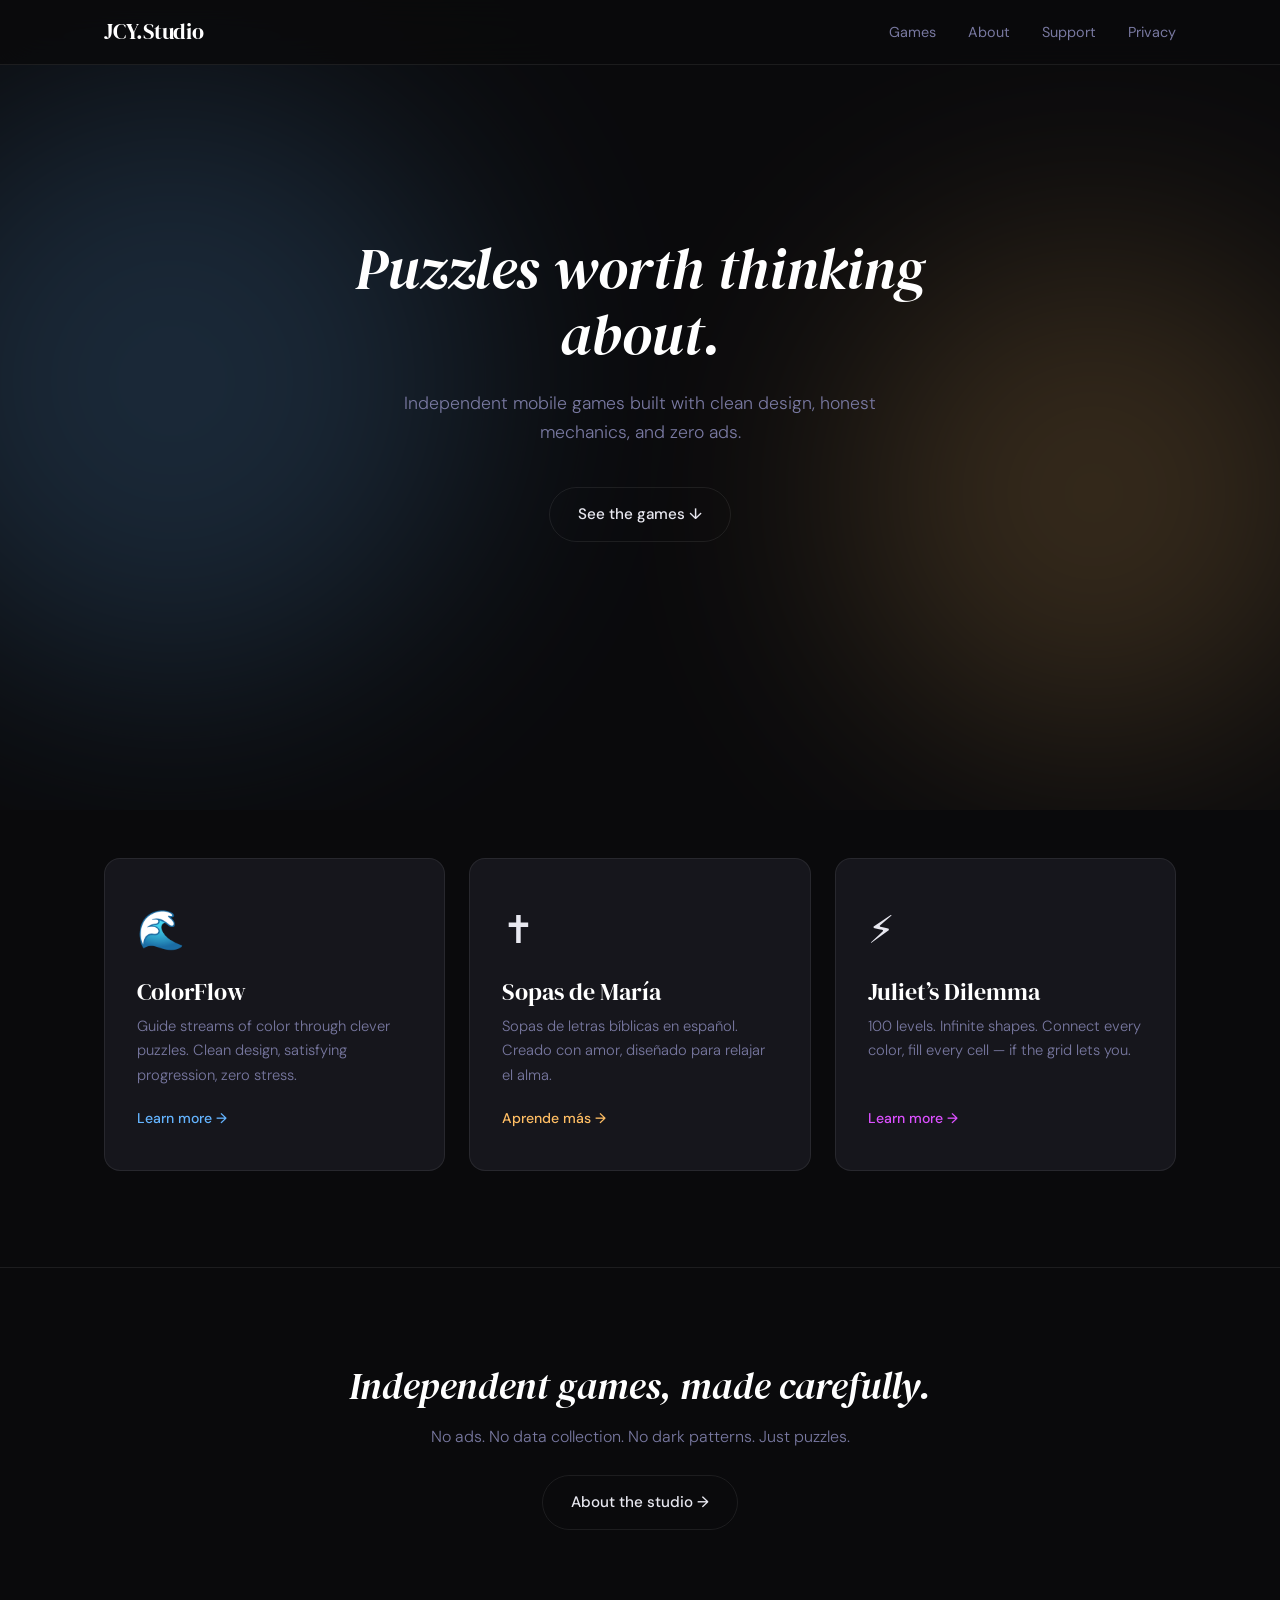
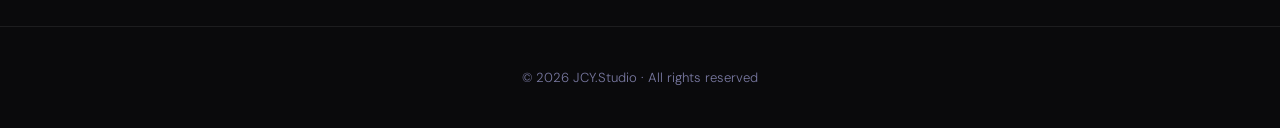
==== index.html @ 0f06533d "Update copyright dates to 2026 and revise About headline - Update all footer copyright years from 20" ====
<!DOCTYPE html>
<html lang="en">
<head>
  <meta charset="UTF-8">
  <meta name="viewport" content="width=device-width, initial-scale=1.0">
  <title>JCY.Studio — Puzzles Worth Thinking About</title>
  <meta name="description" content="Independent mobile puzzle games made with care. ColorFlow, Sopas de María, and Juliet's Dilemma.">
  <link rel="stylesheet" href="style.css">
</head>
<body>

  <!-- Nav -->
  <nav class="nav">
    <div class="container">
      <a href="index.html" class="nav-logo">JCY.Studio</a>
      <button class="nav-toggle" aria-label="Toggle menu" onclick="document.querySelector('.nav-links').classList.toggle('open')">&#9776;</button>
      <ul class="nav-links">
        <li><a href="index.html#games">Games</a></li>
        <li><a href="about.html">About</a></li>
        <li><a href="support.html">Support</a></li>
        <li><a href="privacy.html">Privacy</a></li>
      </ul>
    </div>
  </nav>

  <!-- Hero -->
  <section class="hero">
    <div class="hero-glow glow-blue"></div>
    <div class="hero-glow glow-amber"></div>
    <div class="container" style="text-align:center; position:relative; z-index:2;">
      <h1 class="hero-tagline fade-up" style="max-width:680px; margin:0 auto 20px;">Puzzles worth thinking about.</h1>
      <p class="hero-body fade-up fade-up-d1" style="margin:0 auto 40px; text-align:center;">Independent mobile games built with clean design, honest mechanics, and zero ads.</p>
      <a href="#games" class="btn btn-outline fade-up fade-up-d2">See the games &darr;</a>
    </div>
  </section>

  <!-- Games -->
  <section id="games" style="padding-top:48px;">
    <div class="container">
      <div class="games-grid">

        <a href="colorflow.html" class="game-card fade-up">
          <div class="game-card-icon">&#x1F30A;</div>
          <h3>ColorFlow</h3>
          <p>Guide streams of color through clever puzzles. Clean design, satisfying progression, zero stress.</p>
          <span class="card-link">Learn more &rarr;</span>
        </a>

        <a href="sopas.html" class="game-card fade-up fade-up-d1">
          <div class="game-card-icon">&#x271D;&#xFE0F;</div>
          <h3>Sopas de Mar&iacute;a</h3>
          <p>Sopas de letras b&iacute;blicas en espa&ntilde;ol. Creado con amor, dise&ntilde;ado para relajar el alma.</p>
          <span class="card-link">Aprende m&aacute;s &rarr;</span>
        </a>

        <a href="juliets-dilemma.html" class="game-card fade-up fade-up-d2">
          <div class="game-card-icon">&#x26A1;</div>
          <h3>Juliet&rsquo;s Dilemma</h3>
          <p>100 levels. Infinite shapes. Connect every color, fill every cell &mdash; if the grid lets you.</p>
          <span class="card-link">Learn more &rarr;</span>
        </a>

      </div>
    </div>
  </section>

  <!-- Studio Statement -->
  <section class="studio-statement fade-up">
    <div class="container">
      <h2>Independent games, made carefully.</h2>
      <p>No ads. No data collection. No dark patterns. Just puzzles.</p>
      <a href="about.html" class="btn btn-outline">About the studio &rarr;</a>
    </div>
  </section>

  <!-- Footer -->
  <footer class="footer">
    <div class="container">
      <p>&copy; 2026 JCY.Studio &middot; All rights reserved</p>
    </div>
  </footer>

</body>
</html>
---- style.css ----
/* ── JCY.Studio — Design System ────────────────────────── */

@import url('https://fonts.googleapis.com/css2?family=DM+Sans:wght@300;400;500&family=DM+Serif+Display:ital@0;1&display=swap');

/* ── Tokens ──────────────────────────────────────────────── */
:root {
  --black: #0a0a0c;
  --off-black: #111115;
  --surface: #16161c;
  --border: rgba(255,255,255,0.08);
  --text: #e8e8f0;
  --muted: #7878a0;
  --white: #ffffff;
  --accent: #64b4ff;
  --radius: 16px;
  --radius-sm: 10px;
}

/* Per-game accent overrides */
body.accent-blue    { --accent: #64b4ff; }
body.accent-amber   { --accent: #ffbe64; }
body.accent-violet  { --accent: #dc50ff; }

/* ── Reset ───────────────────────────────────────────────── */
*, *::before, *::after { margin: 0; padding: 0; box-sizing: border-box; }

html {
  font-size: 16px;
  scroll-behavior: smooth;
  -webkit-font-smoothing: antialiased;
}

body {
  font-family: 'DM Sans', system-ui, sans-serif;
  font-weight: 400;
  color: var(--text);
  background: var(--black);
  line-height: 1.65;
  overflow-x: hidden;
}

img { display: block; max-width: 100%; height: auto; }
a   { color: inherit; text-decoration: none; }

/* ── Typography ──────────────────────────────────────────── */
h1, h2, h3 {
  font-family: 'DM Serif Display', serif;
  font-weight: 400;
  line-height: 1.15;
}

h1 { font-size: clamp(2.2rem, 5vw, 3.6rem); }
h2 { font-size: clamp(1.6rem, 3.5vw, 2.4rem); }
h3 { font-size: clamp(1.15rem, 2vw, 1.5rem); }

p { max-width: 640px; }

.muted { color: var(--muted); }

/* ── Layout ──────────────────────────────────────────────── */
.container {
  width: 100%;
  max-width: 1120px;
  margin: 0 auto;
  padding: 0 24px;
}

section {
  padding: 96px 0;
}

/* ── Nav ─────────────────────────────────────────────────── */
.nav {
  position: fixed;
  top: 0; left: 0; right: 0;
  z-index: 100;
  background: rgba(10,10,12,0.82);
  backdrop-filter: blur(16px);
  -webkit-backdrop-filter: blur(16px);
  border-bottom: 1px solid var(--border);
}

.nav .container {
  display: flex;
  align-items: center;
  justify-content: space-between;
  height: 64px;
}

.nav-logo {
  font-family: 'DM Serif Display', serif;
  font-size: 1.35rem;
  color: var(--white);
  letter-spacing: -0.01em;
}

.nav-links {
  display: flex;
  gap: 32px;
  list-style: none;
}

.nav-links a {
  font-size: 0.9rem;
  font-weight: 400;
  color: var(--muted);
  transition: color 0.2s;
}

.nav-links a:hover { color: var(--white); }

/* Mobile nav toggle */
.nav-toggle {
  display: none;
  background: none;
  border: none;
  color: var(--white);
  font-size: 1.5rem;
  cursor: pointer;
}

/* ── Hero ─────────────────────────────────────────────────── */
.hero {
  min-height: 90vh;
  display: flex;
  align-items: center;
  padding-top: 64px;
  position: relative;
  overflow: hidden;
}

.hero-inner {
  display: grid;
  grid-template-columns: 1fr 1fr;
  gap: 48px;
  align-items: center;
  width: 100%;
}

.hero-text { z-index: 2; }

.hero-tagline {
  font-family: 'DM Serif Display', serif;
  font-style: italic;
  color: var(--white);
  margin-bottom: 20px;
}

.hero-body {
  font-weight: 300;
  font-size: 1.1rem;
  color: var(--muted);
  margin-bottom: 32px;
  max-width: 520px;
}

/* ── Glow backgrounds ────────────────────────────────────── */
.hero-glow {
  position: absolute;
  border-radius: 50%;
  filter: blur(120px);
  opacity: 0.18;
  pointer-events: none;
  z-index: 0;
}

.glow-blue {
  width: 600px; height: 600px;
  background: #64b4ff;
  left: -10%; top: 10%;
}

.glow-amber {
  width: 500px; height: 500px;
  background: #ffbe64;
  right: -5%; top: 30%;
}

.glow-accent {
  width: 600px; height: 600px;
  background: var(--accent);
  left: -10%; top: 10%;
}

.glow-accent-r {
  width: 400px; height: 400px;
  background: var(--accent);
  right: -8%; bottom: 0;
  opacity: 0.1;
}

/* ── Buttons ─────────────────────────────────────────────── */
.btn {
  display: inline-flex;
  align-items: center;
  gap: 8px;
  padding: 14px 28px;
  border-radius: 100px;
  font-family: 'DM Sans', sans-serif;
  font-weight: 500;
  font-size: 0.95rem;
  transition: transform 0.2s, box-shadow 0.2s;
  border: none;
  cursor: pointer;
}

.btn:hover {
  transform: translateY(-2px);
  box-shadow: 0 8px 24px rgba(0,0,0,0.4);
}

.btn-accent {
  background: var(--accent);
  color: var(--black);
}

.btn-outline {
  background: transparent;
  color: var(--text);
  border: 1px solid var(--border);
}

.btn-outline:hover {
  border-color: rgba(255,255,255,0.2);
}

/* ── Device Mockup ───────────────────────────────────────── */
.device-frame {
  position: relative;
  z-index: 2;
}

.device-mockup {
  width: 280px;
  border-radius: 32px;
  border: 3px solid rgba(255,255,255,0.1);
  box-shadow:
    0 24px 80px rgba(0,0,0,0.5),
    0 0 0 1px rgba(255,255,255,0.04);
  overflow: hidden;
}

.device-group {
  display: flex;
  gap: 24px;
  justify-content: center;
  align-items: flex-start;
}

.device-group .device-mockup:nth-child(2) {
  margin-top: 48px;
}

/* ── Game Cards (index) ──────────────────────────────────── */
.games-grid {
  display: grid;
  grid-template-columns: repeat(3, 1fr);
  gap: 24px;
}

.game-card {
  background: var(--surface);
  border: 1px solid var(--border);
  border-radius: var(--radius);
  padding: 40px 32px;
  transition: transform 0.25s, border-color 0.25s, box-shadow 0.25s;
  display: flex;
  flex-direction: column;
}

.game-card:hover {
  transform: translateY(-4px);
  border-color: var(--accent);
  box-shadow: 0 12px 40px rgba(0,0,0,0.3);
}

.game-card-icon {
  font-size: 2.4rem;
  margin-bottom: 16px;
}

.game-card h3 {
  color: var(--white);
  margin-bottom: 8px;
}

.game-card p {
  color: var(--muted);
  font-size: 0.92rem;
  font-weight: 300;
  flex-grow: 1;
}

.game-card .card-link {
  margin-top: 20px;
  font-size: 0.88rem;
  font-weight: 500;
  color: var(--accent);
  display: inline-flex;
  align-items: center;
  gap: 6px;
}

.game-card:nth-child(1) { --accent: #64b4ff; }
.game-card:nth-child(2) { --accent: #ffbe64; }
.game-card:nth-child(3) { --accent: #dc50ff; }

/* ── Device Placeholder ──────────────────────────────────── */
.device-placeholder {
  width: 280px;
  height: 606px; /* 375×812 aspect in 280px width */
  display: flex;
  flex-direction: column;
  align-items: center;
  justify-content: center;
  gap: 8px;
  background: var(--surface);
  color: var(--muted);
  font-size: 0.88rem;
  font-weight: 400;
  letter-spacing: 0.02em;
}

.device-placeholder .placeholder-sub {
  font-size: 0.78rem;
  font-weight: 300;
  opacity: 0.6;
}

/* ── Features Grid ───────────────────────────────────────── */
.features-grid {
  display: grid;
  grid-template-columns: repeat(2, 1fr);
  gap: 20px;
}

.feature-item {
  background: var(--surface);
  border: 1px solid var(--border);
  border-radius: var(--radius-sm);
  padding: 28px 24px;
}

.feature-item h3 {
  font-size: 1.05rem;
  color: var(--white);
  margin-bottom: 4px;
}

/* ── Content Sections ────────────────────────────────────── */
.content-section {
  padding: 80px 0;
}

.content-section h2 {
  color: var(--white);
  margin-bottom: 24px;
}

.content-section p {
  color: var(--muted);
  font-weight: 300;
  font-size: 1.05rem;
  line-height: 1.75;
  margin-bottom: 16px;
}

.content-section p:last-child {
  margin-bottom: 0;
}

/* ── Studio Statement ────────────────────────────────────── */
.studio-statement {
  text-align: center;
  padding: 96px 0;
  border-top: 1px solid var(--border);
}

.studio-statement h2 {
  color: var(--white);
  margin-bottom: 16px;
  font-style: italic;
}

.studio-statement p {
  color: var(--muted);
  font-weight: 300;
  max-width: 480px;
  margin: 0 auto 24px;
}

/* ── About Page ──────────────────────────────────────────── */
.about-content p {
  color: var(--muted);
  font-weight: 300;
  font-size: 1.05rem;
  line-height: 1.8;
  margin-bottom: 20px;
  max-width: 680px;
}

.contact-block {
  margin-top: 48px;
  padding: 32px;
  background: var(--surface);
  border: 1px solid var(--border);
  border-radius: var(--radius);
  max-width: 480px;
}

.contact-block h3 {
  color: var(--white);
  margin-bottom: 8px;
}

.contact-block a {
  color: var(--accent);
  font-weight: 500;
}

/* ── Support / FAQ ───────────────────────────────────────── */
.faq-list {
  max-width: 720px;
}

.faq-item {
  border-bottom: 1px solid var(--border);
  padding: 28px 0;
}

.faq-item:first-child {
  border-top: 1px solid var(--border);
}

.faq-q {
  font-family: 'DM Serif Display', serif;
  font-size: 1.1rem;
  color: var(--white);
  margin-bottom: 10px;
}

.faq-a {
  color: var(--muted);
  font-weight: 300;
  font-size: 0.95rem;
  line-height: 1.7;
}

.faq-a a {
  color: var(--accent);
  font-weight: 400;
}

/* ── Privacy ─────────────────────────────────────────────── */
.legal-content {
  max-width: 720px;
}

.legal-content h2 {
  margin-top: 48px;
  margin-bottom: 12px;
  font-size: 1.3rem;
}

.legal-content h2:first-of-type {
  margin-top: 0;
}

.legal-content p {
  color: var(--muted);
  font-weight: 300;
  line-height: 1.75;
  margin-bottom: 12px;
}

.effective-date {
  color: var(--muted);
  font-size: 0.9rem;
  margin-bottom: 40px;
}

/* ── Footer ──────────────────────────────────────────────── */
.footer {
  border-top: 1px solid var(--border);
  padding: 40px 0;
  text-align: center;
}

.footer p {
  color: var(--muted);
  font-size: 0.82rem;
  font-weight: 300;
  max-width: 100%;
}

/* ── Animations ──────────────────────────────────────────── */
@keyframes fadeUp {
  from {
    opacity: 0;
    transform: translateY(24px);
  }
  to {
    opacity: 1;
    transform: translateY(0);
  }
}

.fade-up {
  animation: fadeUp 0.7s ease-out both;
}

.fade-up-d1 { animation-delay: 0.1s; }
.fade-up-d2 { animation-delay: 0.2s; }
.fade-up-d3 { animation-delay: 0.35s; }
.fade-up-d4 { animation-delay: 0.5s; }

/* Neon pulse for Juliet's page */
@keyframes neonPulse {
  0%, 100% { opacity: 0.15; }
  50%      { opacity: 0.25; }
}

.glow-neon {
  animation: neonPulse 4s ease-in-out infinite;
}

/* ── Responsive ──────────────────────────────────────────── */
@media (max-width: 768px) {
  .nav-links {
    display: none;
    position: absolute;
    top: 64px;
    left: 0; right: 0;
    background: rgba(10,10,12,0.96);
    backdrop-filter: blur(16px);
    flex-direction: column;
    padding: 24px;
    gap: 20px;
    border-bottom: 1px solid var(--border);
  }

  .nav-links.open { display: flex; }

  .nav-toggle { display: block; }

  .hero-inner {
    grid-template-columns: 1fr;
    text-align: center;
  }

  .hero-body { margin-left: auto; margin-right: auto; }

  .device-group {
    justify-content: center;
  }

  .device-mockup { width: 200px; }

  .games-grid {
    grid-template-columns: 1fr;
    gap: 16px;
  }

  .features-grid {
    grid-template-columns: 1fr;
  }

  section { padding: 64px 0; }

  .hero { min-height: 70vh; }
}

@media (max-width: 480px) {
  .device-group { flex-direction: column; align-items: center; gap: 16px; }
  .device-group .device-mockup:nth-child(2) { margin-top: 0; }
  .device-mockup { width: 240px; }
}
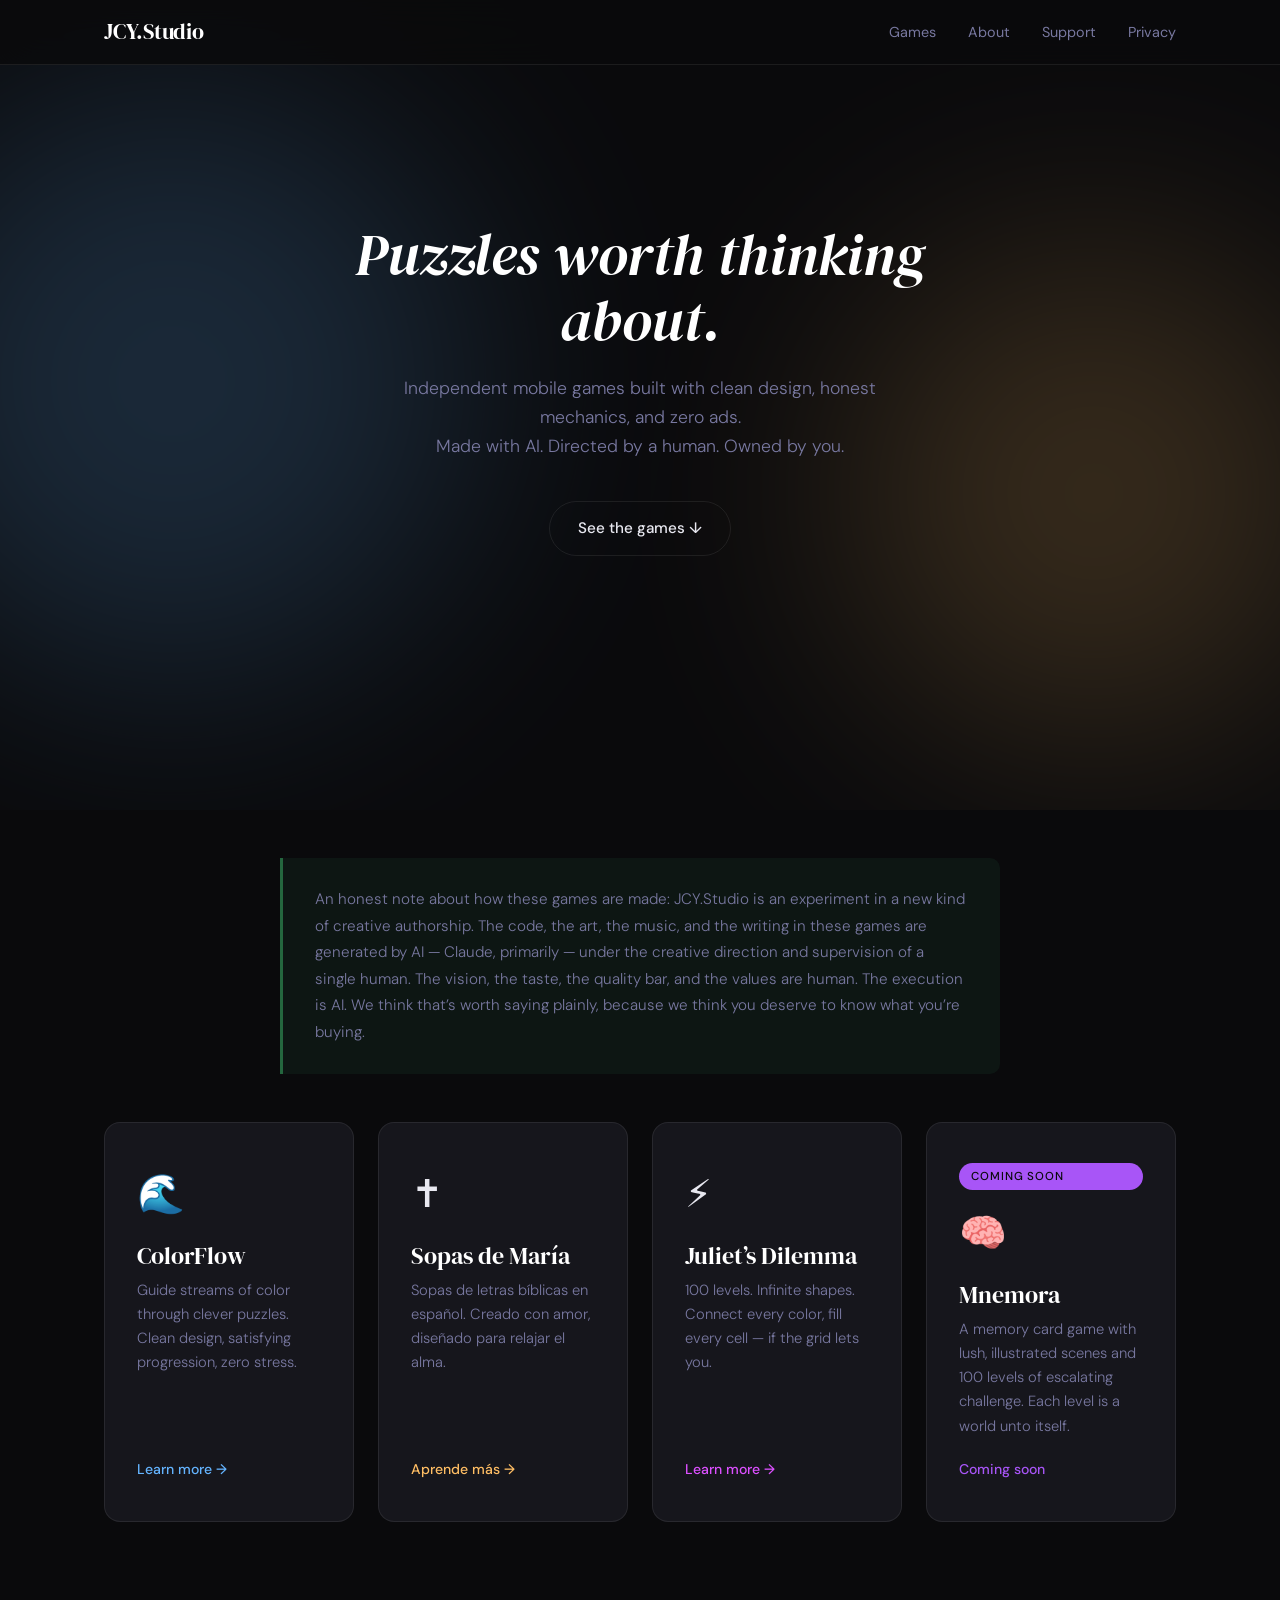
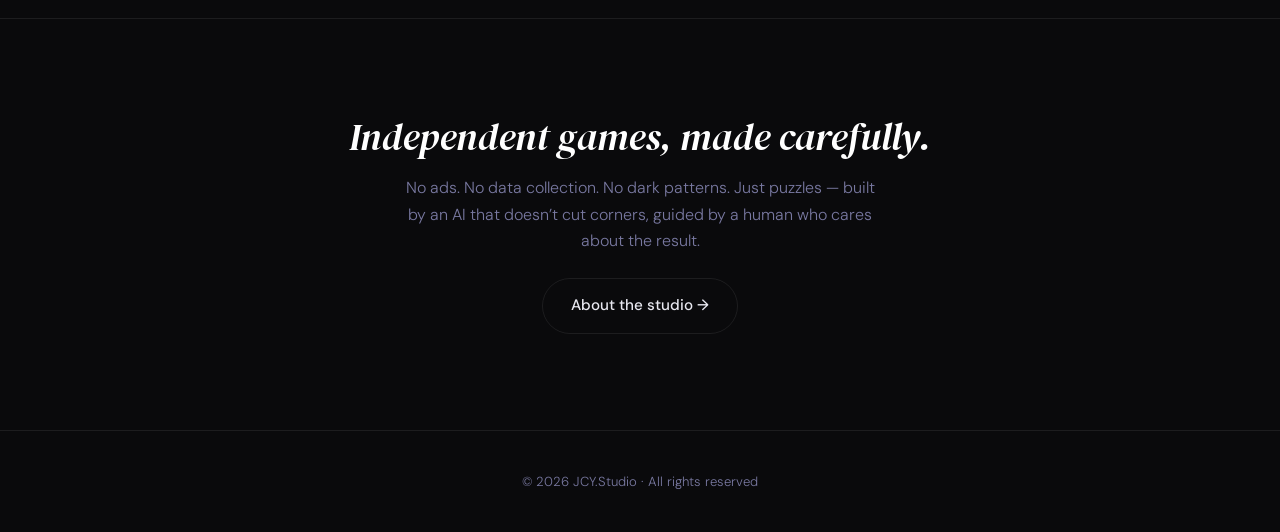
==== commit 9d20a336: "Add App Store link for Juliet's Dilemma, Mnemora page, and AI transparency content - Link "Available" ====
--- a/index.html
+++ b/index.html
@@ -29,8 +29,17 @@
     <div class="hero-glow glow-amber"></div>
     <div class="container" style="text-align:center; position:relative; z-index:2;">
       <h1 class="hero-tagline fade-up" style="max-width:680px; margin:0 auto 20px;">Puzzles worth thinking about.</h1>
-      <p class="hero-body fade-up fade-up-d1" style="margin:0 auto 40px; text-align:center;">Independent mobile games built with clean design, honest mechanics, and zero ads.</p>
+      <p class="hero-body fade-up fade-up-d1" style="margin:0 auto 40px; text-align:center;">Independent mobile games built with clean design, honest mechanics, and zero ads.<br>Made with AI. Directed by a human. Owned by you.</p>
       <a href="#games" class="btn btn-outline fade-up fade-up-d2">See the games &darr;</a>
+    </div>
+  </section>
+
+  <!-- Honest Note -->
+  <section style="padding:48px 0 0;">
+    <div class="container">
+      <div class="honest-note fade-up">
+        An honest note about how these games are made: JCY.Studio is an experiment in a new kind of creative authorship. The code, the art, the music, and the writing in these games are generated by AI &mdash; Claude, primarily &mdash; under the creative direction and supervision of a single human. The vision, the taste, the quality bar, and the values are human. The execution is AI. We think that&rsquo;s worth saying plainly, because we think you deserve to know what you&rsquo;re buying.
+      </div>
     </div>
   </section>
 
@@ -60,6 +69,14 @@
           <span class="card-link">Learn more &rarr;</span>
         </a>
 
+        <div class="game-card coming-soon fade-up fade-up-d3">
+          <span class="coming-soon-badge">Coming Soon</span>
+          <div class="game-card-icon">&#x1F9E0;</div>
+          <h3>Mnemora</h3>
+          <p>A memory card game with lush, illustrated scenes and 100 levels of escalating challenge. Each level is a world unto itself.</p>
+          <span class="card-link">Coming soon</span>
+        </div>
+
       </div>
     </div>
   </section>
@@ -68,7 +85,7 @@
   <section class="studio-statement fade-up">
     <div class="container">
       <h2>Independent games, made carefully.</h2>
-      <p>No ads. No data collection. No dark patterns. Just puzzles.</p>
+      <p>No ads. No data collection. No dark patterns. Just puzzles &mdash; built by an AI that doesn&rsquo;t cut corners, guided by a human who cares about the result.</p>
       <a href="about.html" class="btn btn-outline">About the studio &rarr;</a>
     </div>
   </section>
--- a/style.css
+++ b/style.css
@@ -254,7 +254,7 @@
 /* ── Game Cards (index) ──────────────────────────────────── */
 .games-grid {
   display: grid;
-  grid-template-columns: repeat(3, 1fr);
+  grid-template-columns: repeat(auto-fit, minmax(240px, 1fr));
   gap: 24px;
 }
 
@@ -304,6 +304,45 @@
 .game-card:nth-child(1) { --accent: #64b4ff; }
 .game-card:nth-child(2) { --accent: #ffbe64; }
 .game-card:nth-child(3) { --accent: #dc50ff; }
+.game-card:nth-child(4) { --accent: #a855f7; }
+
+/* Coming-soon card */
+.game-card.coming-soon {
+  pointer-events: none;
+  opacity: 0.85;
+  position: relative;
+}
+
+.game-card.coming-soon .coming-soon-badge {
+  display: inline-block;
+  background: #a855f7;
+  color: var(--black);
+  font-family: 'DM Sans', sans-serif;
+  font-size: 0.72rem;
+  font-weight: 500;
+  text-transform: uppercase;
+  letter-spacing: 0.08em;
+  padding: 4px 12px;
+  border-radius: 100px;
+  margin-bottom: 12px;
+}
+
+/* Honest-note callout */
+.honest-note {
+  max-width: 720px;
+  margin: 0 auto;
+  padding: 28px 32px;
+  background: rgba(74, 222, 128, 0.06);
+  border-left: 3px solid rgba(74, 222, 128, 0.4);
+  border-radius: 0 var(--radius-sm) var(--radius-sm) 0;
+  color: var(--muted);
+  font-weight: 300;
+  font-size: 0.95rem;
+  line-height: 1.75;
+}
+
+/* Purple accent override */
+body.accent-purple { --accent: #a855f7; }
 
 /* ── Device Placeholder ──────────────────────────────────── */
 .device-placeholder {
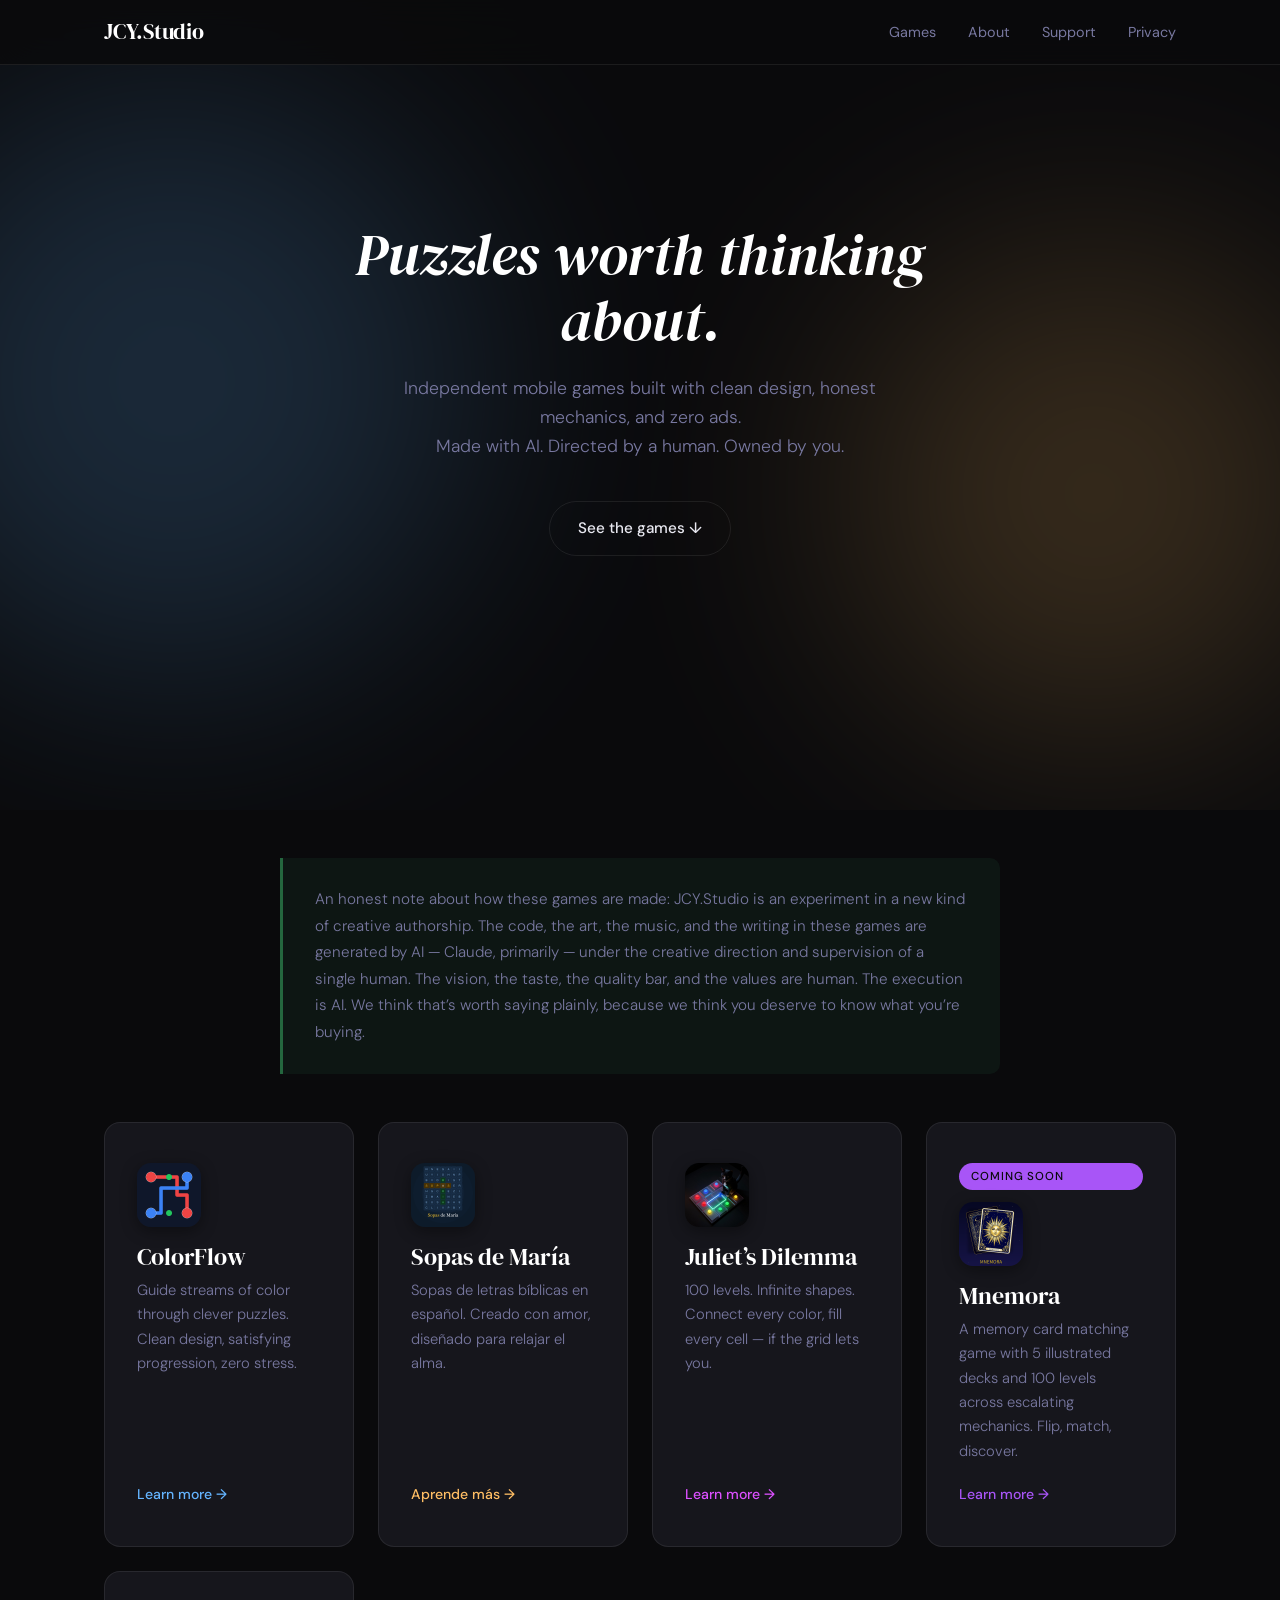
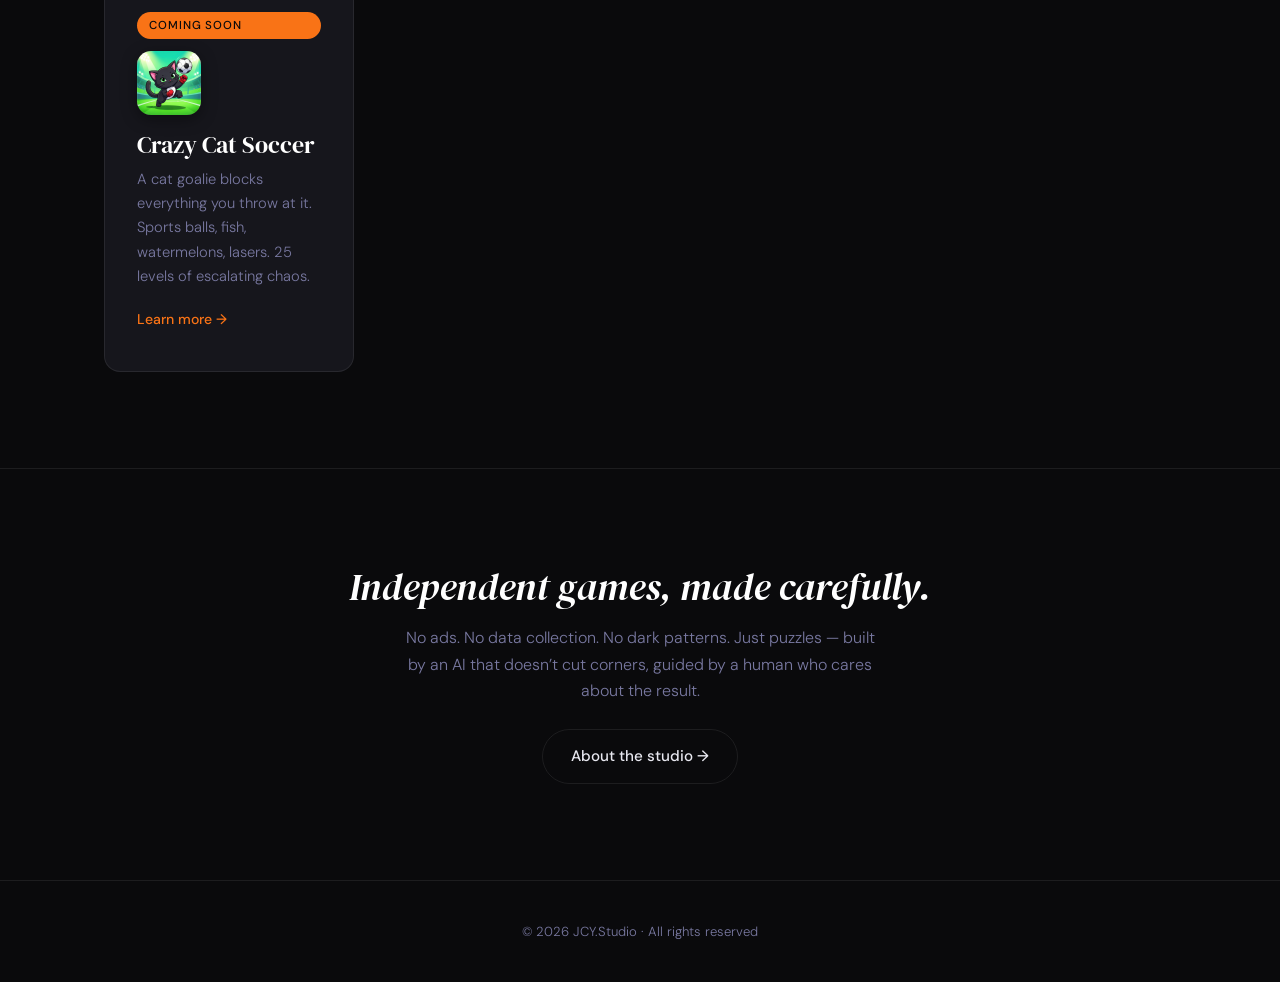
==== commit 87e4865e: "Rename Juliet Cat-ches! to Crazy Cat Soccer" ====
--- a/index.html
+++ b/index.html
@@ -4,7 +4,7 @@
   <meta charset="UTF-8">
   <meta name="viewport" content="width=device-width, initial-scale=1.0">
   <title>JCY.Studio — Puzzles Worth Thinking About</title>
-  <meta name="description" content="Independent mobile puzzle games made with care. ColorFlow, Sopas de María, and Juliet's Dilemma.">
+  <meta name="description" content="Independent mobile puzzle games made with care. ColorFlow, Sopas de María, Juliet's Dilemma, Mnemora, and Crazy Cat Soccer.">
   <link rel="stylesheet" href="style.css">
 </head>
 <body>
@@ -49,33 +49,41 @@
       <div class="games-grid">
 
         <a href="colorflow.html" class="game-card fade-up">
-          <div class="game-card-icon">&#x1F30A;</div>
+          <div class="game-card-icon"><img src="images/icon-colorflow.png" alt="ColorFlow icon"></div>
           <h3>ColorFlow</h3>
           <p>Guide streams of color through clever puzzles. Clean design, satisfying progression, zero stress.</p>
           <span class="card-link">Learn more &rarr;</span>
         </a>
 
         <a href="sopas.html" class="game-card fade-up fade-up-d1">
-          <div class="game-card-icon">&#x271D;&#xFE0F;</div>
+          <div class="game-card-icon"><img src="images/icon-sopas.png" alt="Sopas de María icon"></div>
           <h3>Sopas de Mar&iacute;a</h3>
           <p>Sopas de letras b&iacute;blicas en espa&ntilde;ol. Creado con amor, dise&ntilde;ado para relajar el alma.</p>
           <span class="card-link">Aprende m&aacute;s &rarr;</span>
         </a>
 
         <a href="juliets-dilemma.html" class="game-card fade-up fade-up-d2">
-          <div class="game-card-icon">&#x26A1;</div>
+          <div class="game-card-icon"><img src="images/icon-juliets-dilemma.png" alt="Juliet's Dilemma icon"></div>
           <h3>Juliet&rsquo;s Dilemma</h3>
           <p>100 levels. Infinite shapes. Connect every color, fill every cell &mdash; if the grid lets you.</p>
           <span class="card-link">Learn more &rarr;</span>
         </a>
 
-        <div class="game-card coming-soon fade-up fade-up-d3">
+        <a href="mnemora.html" class="game-card coming-soon fade-up fade-up-d3">
           <span class="coming-soon-badge">Coming Soon</span>
-          <div class="game-card-icon">&#x1F9E0;</div>
+          <div class="game-card-icon"><img src="images/icon-mnemora.png" alt="Mnemora icon"></div>
           <h3>Mnemora</h3>
-          <p>A memory card game with lush, illustrated scenes and 100 levels of escalating challenge. Each level is a world unto itself.</p>
-          <span class="card-link">Coming soon</span>
-        </div>
+          <p>A memory card matching game with 5 illustrated decks and 100 levels across escalating mechanics. Flip, match, discover.</p>
+          <span class="card-link">Learn more &rarr;</span>
+        </a>
+
+        <a href="crazy-cat-soccer.html" class="game-card coming-soon fade-up fade-up-d4">
+          <span class="coming-soon-badge" style="background:#f97316;">Coming Soon</span>
+          <div class="game-card-icon"><img src="images/icon-crazy-cat-soccer.png" alt="Crazy Cat Soccer icon"></div>
+          <h3>Crazy Cat Soccer</h3>
+          <p>A cat goalie blocks everything you throw at it. Sports balls, fish, watermelons, lasers. 25 levels of escalating chaos.</p>
+          <span class="card-link">Learn more &rarr;</span>
+        </a>
 
       </div>
     </div>
--- a/style.css
+++ b/style.css
@@ -279,6 +279,14 @@
   margin-bottom: 16px;
 }
 
+.game-card-icon img {
+  width: 64px;
+  height: 64px;
+  border-radius: 22%;
+  display: block;
+  box-shadow: 0 4px 16px rgba(0,0,0,0.4);
+}
+
 .game-card h3 {
   color: var(--white);
   margin-bottom: 8px;
@@ -305,10 +313,10 @@
 .game-card:nth-child(2) { --accent: #ffbe64; }
 .game-card:nth-child(3) { --accent: #dc50ff; }
 .game-card:nth-child(4) { --accent: #a855f7; }
+.game-card:nth-child(5) { --accent: #f97316; }
 
 /* Coming-soon card */
 .game-card.coming-soon {
-  pointer-events: none;
   opacity: 0.85;
   position: relative;
 }
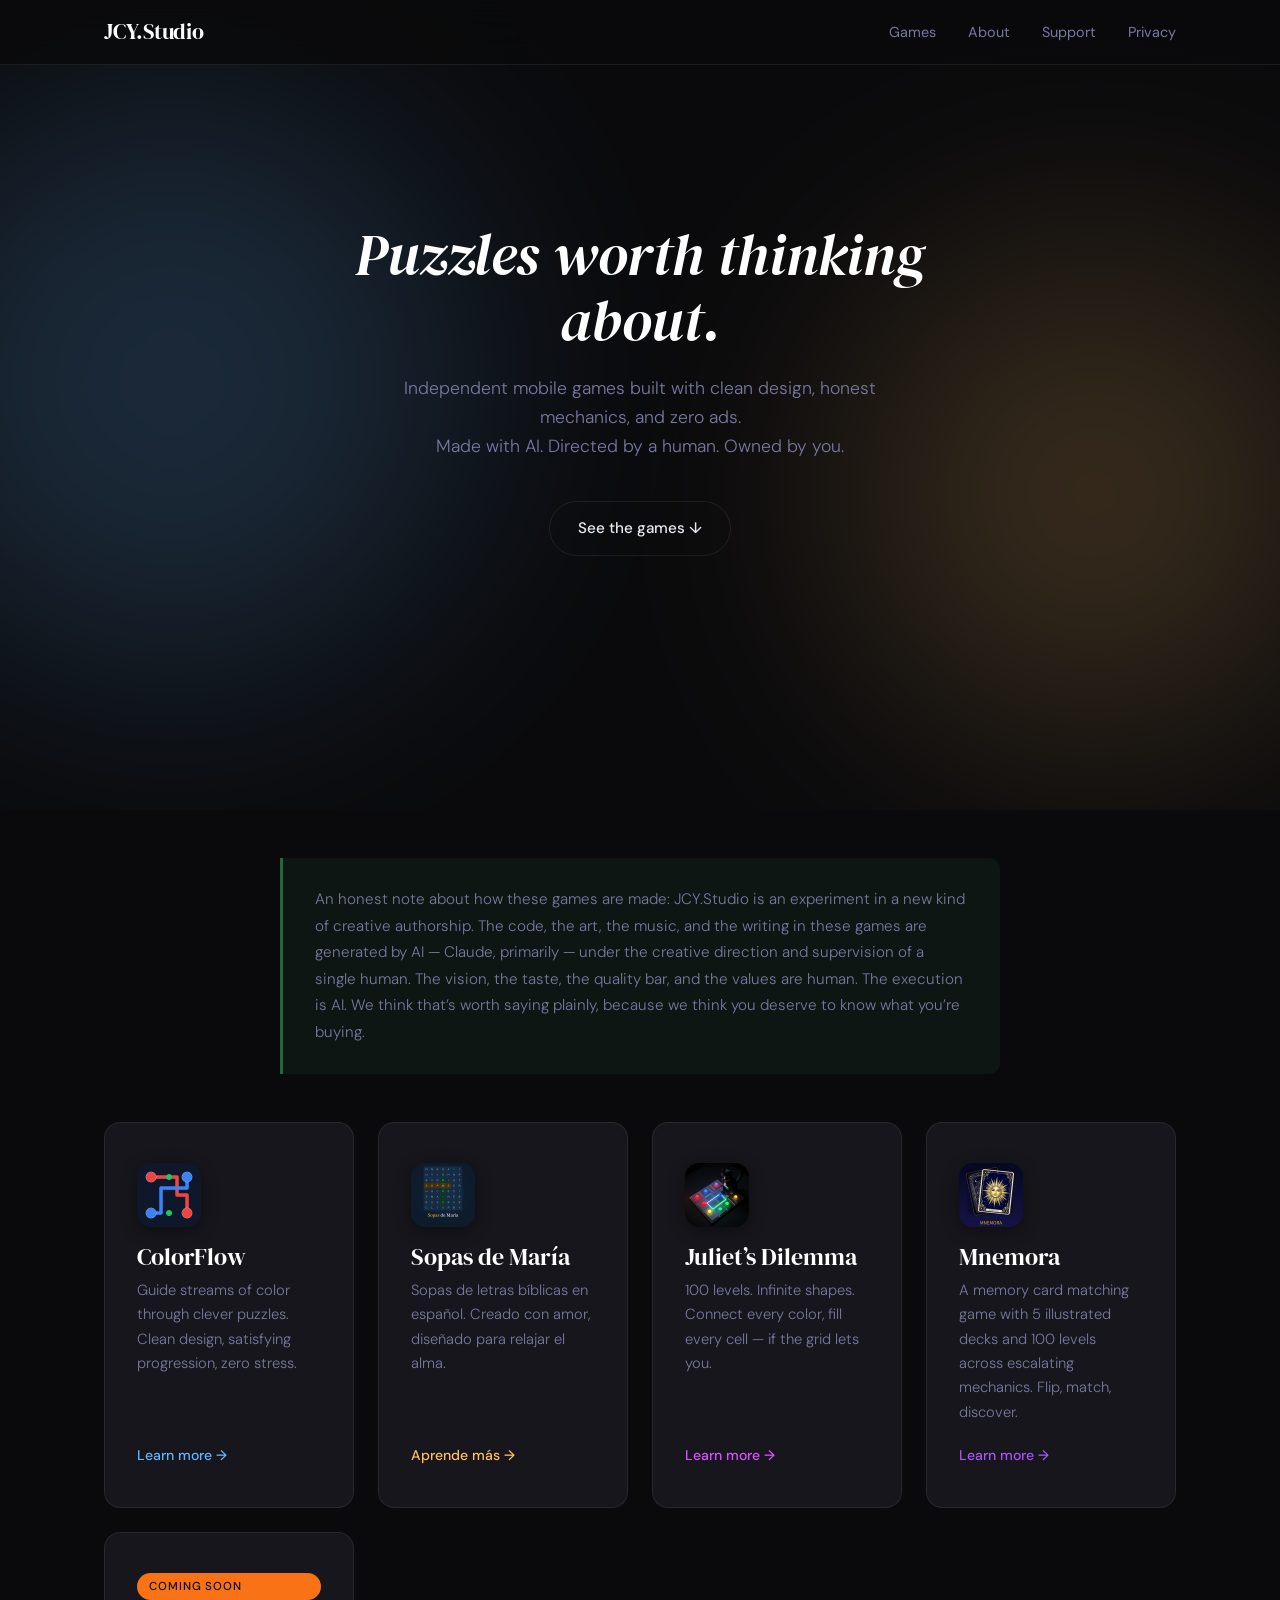
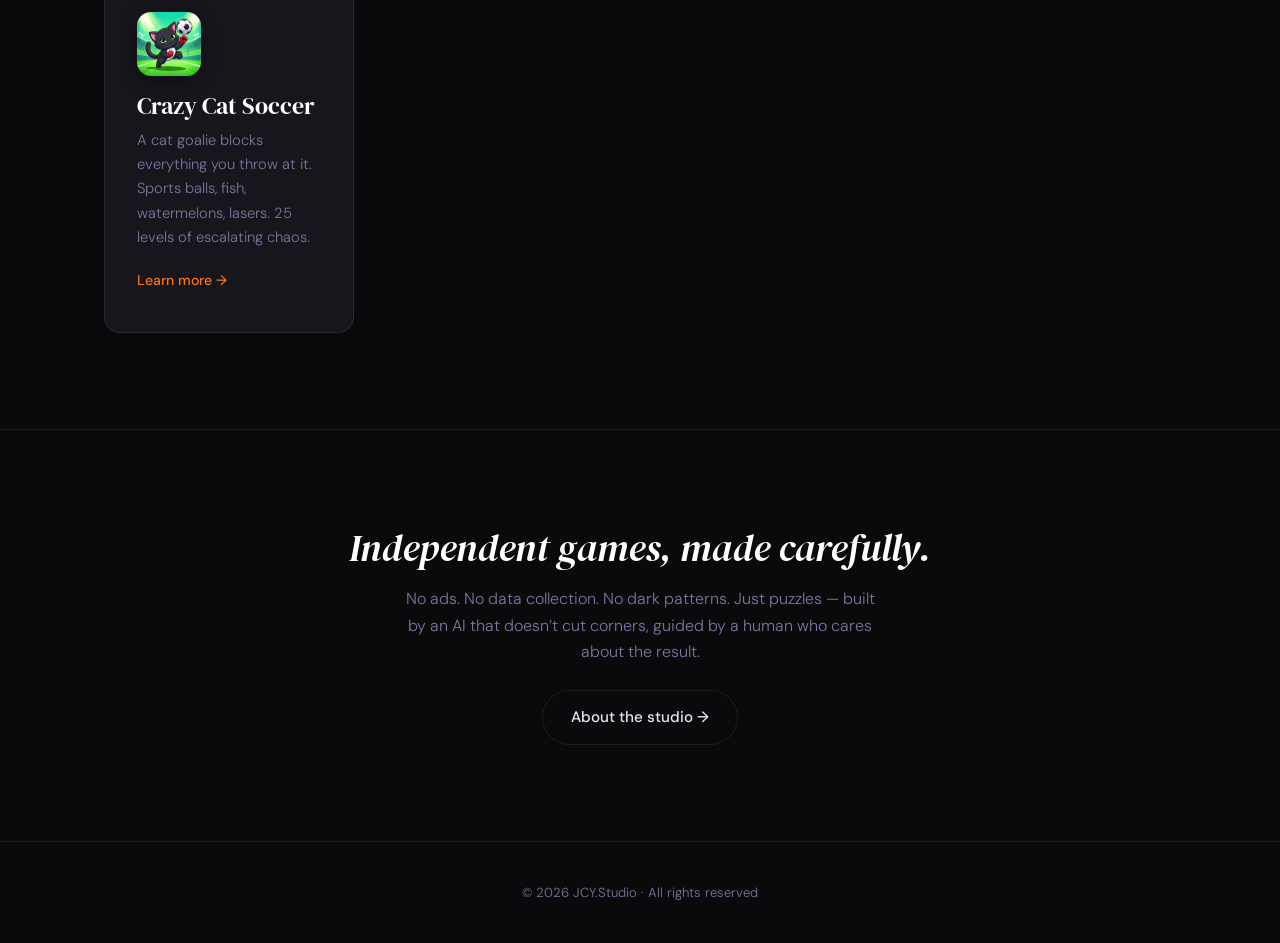
==== commit 8e673f45: "Remove Mnemora price from CTA; update CCS to launching soon - mnemora.html: removed $4.99 price from" ====
--- a/index.html
+++ b/index.html
@@ -69,8 +69,7 @@
           <span class="card-link">Learn more &rarr;</span>
         </a>
 
-        <a href="mnemora.html" class="game-card coming-soon fade-up fade-up-d3">
-          <span class="coming-soon-badge">Coming Soon</span>
+        <a href="mnemora.html" class="game-card fade-up fade-up-d3">
           <div class="game-card-icon"><img src="images/icon-mnemora.png" alt="Mnemora icon"></div>
           <h3>Mnemora</h3>
           <p>A memory card matching game with 5 illustrated decks and 100 levels across escalating mechanics. Flip, match, discover.</p>
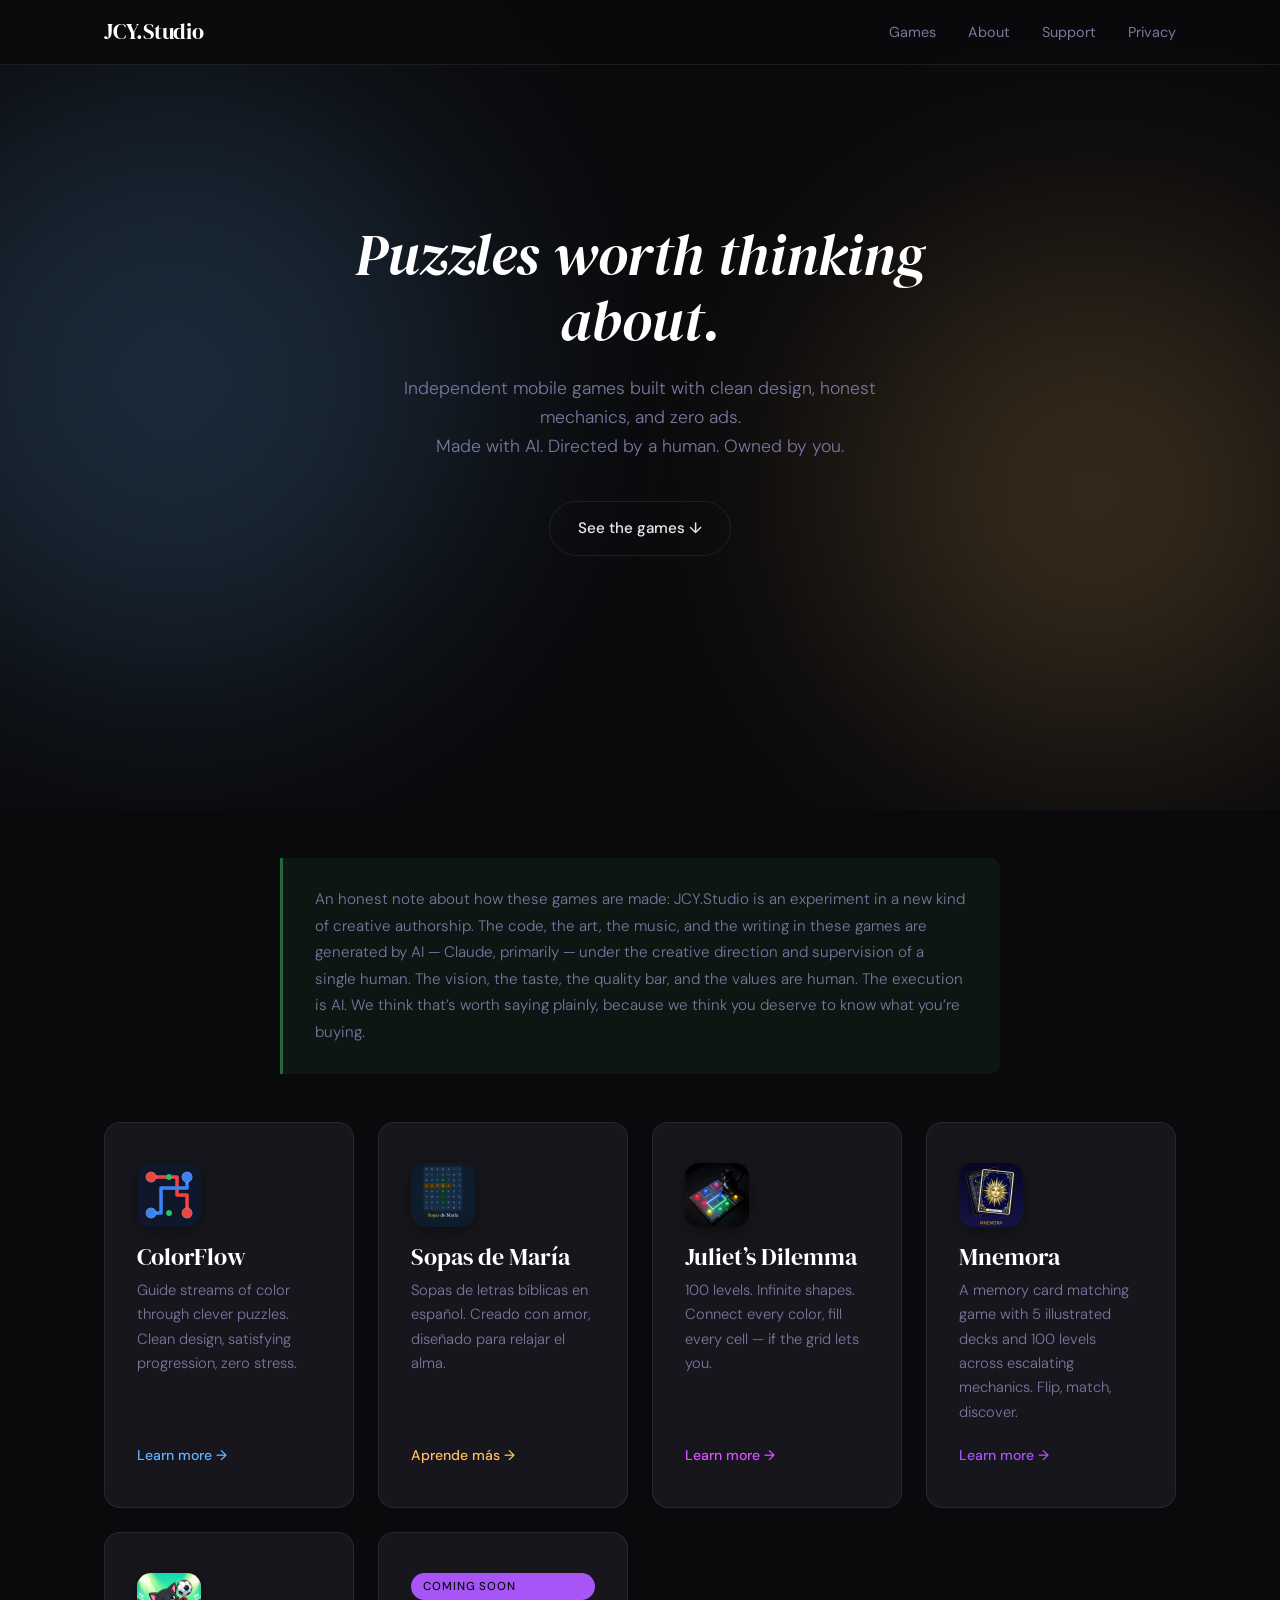
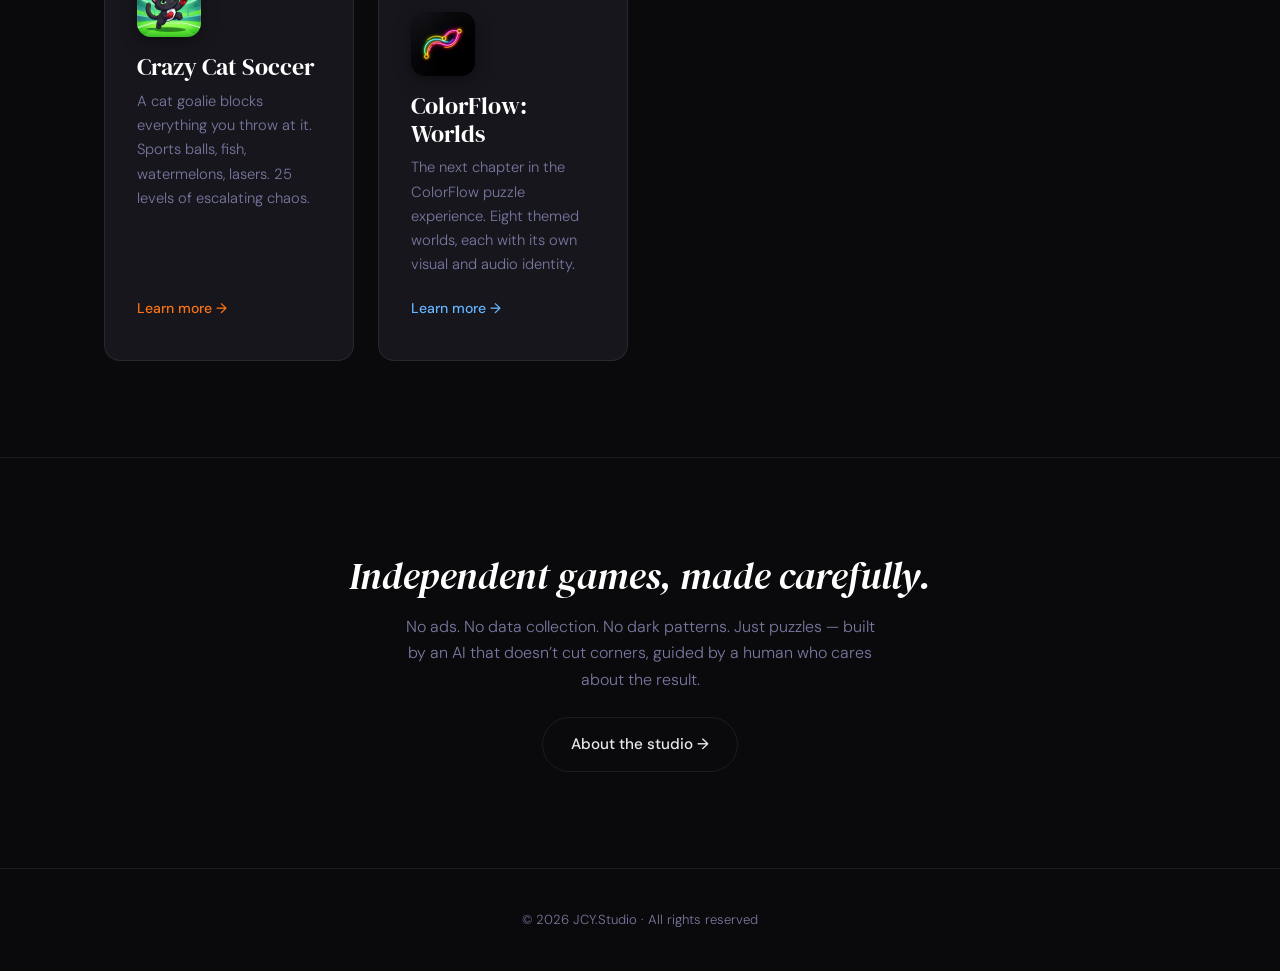
==== commit f570d6b6: "Launch CCS, refresh four game listings, tease ColorFlow: Worlds - crazy-cat-soccer.html: switch from" ====
--- a/index.html
+++ b/index.html
@@ -4,7 +4,7 @@
   <meta charset="UTF-8">
   <meta name="viewport" content="width=device-width, initial-scale=1.0">
   <title>JCY.Studio — Puzzles Worth Thinking About</title>
-  <meta name="description" content="Independent mobile puzzle games made with care. ColorFlow, Sopas de María, Juliet's Dilemma, Mnemora, and Crazy Cat Soccer.">
+  <meta name="description" content="Independent mobile puzzle games made with care. ColorFlow, Sopas de María, Juliet's Dilemma, Mnemora, Crazy Cat Soccer, and ColorFlow: Worlds.">
   <link rel="stylesheet" href="style.css">
 </head>
 <body>
@@ -76,11 +76,18 @@
           <span class="card-link">Learn more &rarr;</span>
         </a>
 
-        <a href="crazy-cat-soccer.html" class="game-card coming-soon fade-up fade-up-d4">
-          <span class="coming-soon-badge" style="background:#f97316;">Coming Soon</span>
+        <a href="crazy-cat-soccer.html" class="game-card fade-up fade-up-d4">
           <div class="game-card-icon"><img src="images/icon-crazy-cat-soccer.png" alt="Crazy Cat Soccer icon"></div>
           <h3>Crazy Cat Soccer</h3>
           <p>A cat goalie blocks everything you throw at it. Sports balls, fish, watermelons, lasers. 25 levels of escalating chaos.</p>
+          <span class="card-link">Learn more &rarr;</span>
+        </a>
+
+        <a href="colorflow-worlds.html" class="game-card coming-soon fade-up fade-up-d4">
+          <span class="coming-soon-badge">Coming Soon</span>
+          <div class="game-card-icon"><img src="images/icon-colorflow-worlds.png" alt="ColorFlow: Worlds icon"></div>
+          <h3>ColorFlow: Worlds</h3>
+          <p>The next chapter in the ColorFlow puzzle experience. Eight themed worlds, each with its own visual and audio identity.</p>
           <span class="card-link">Learn more &rarr;</span>
         </a>
 
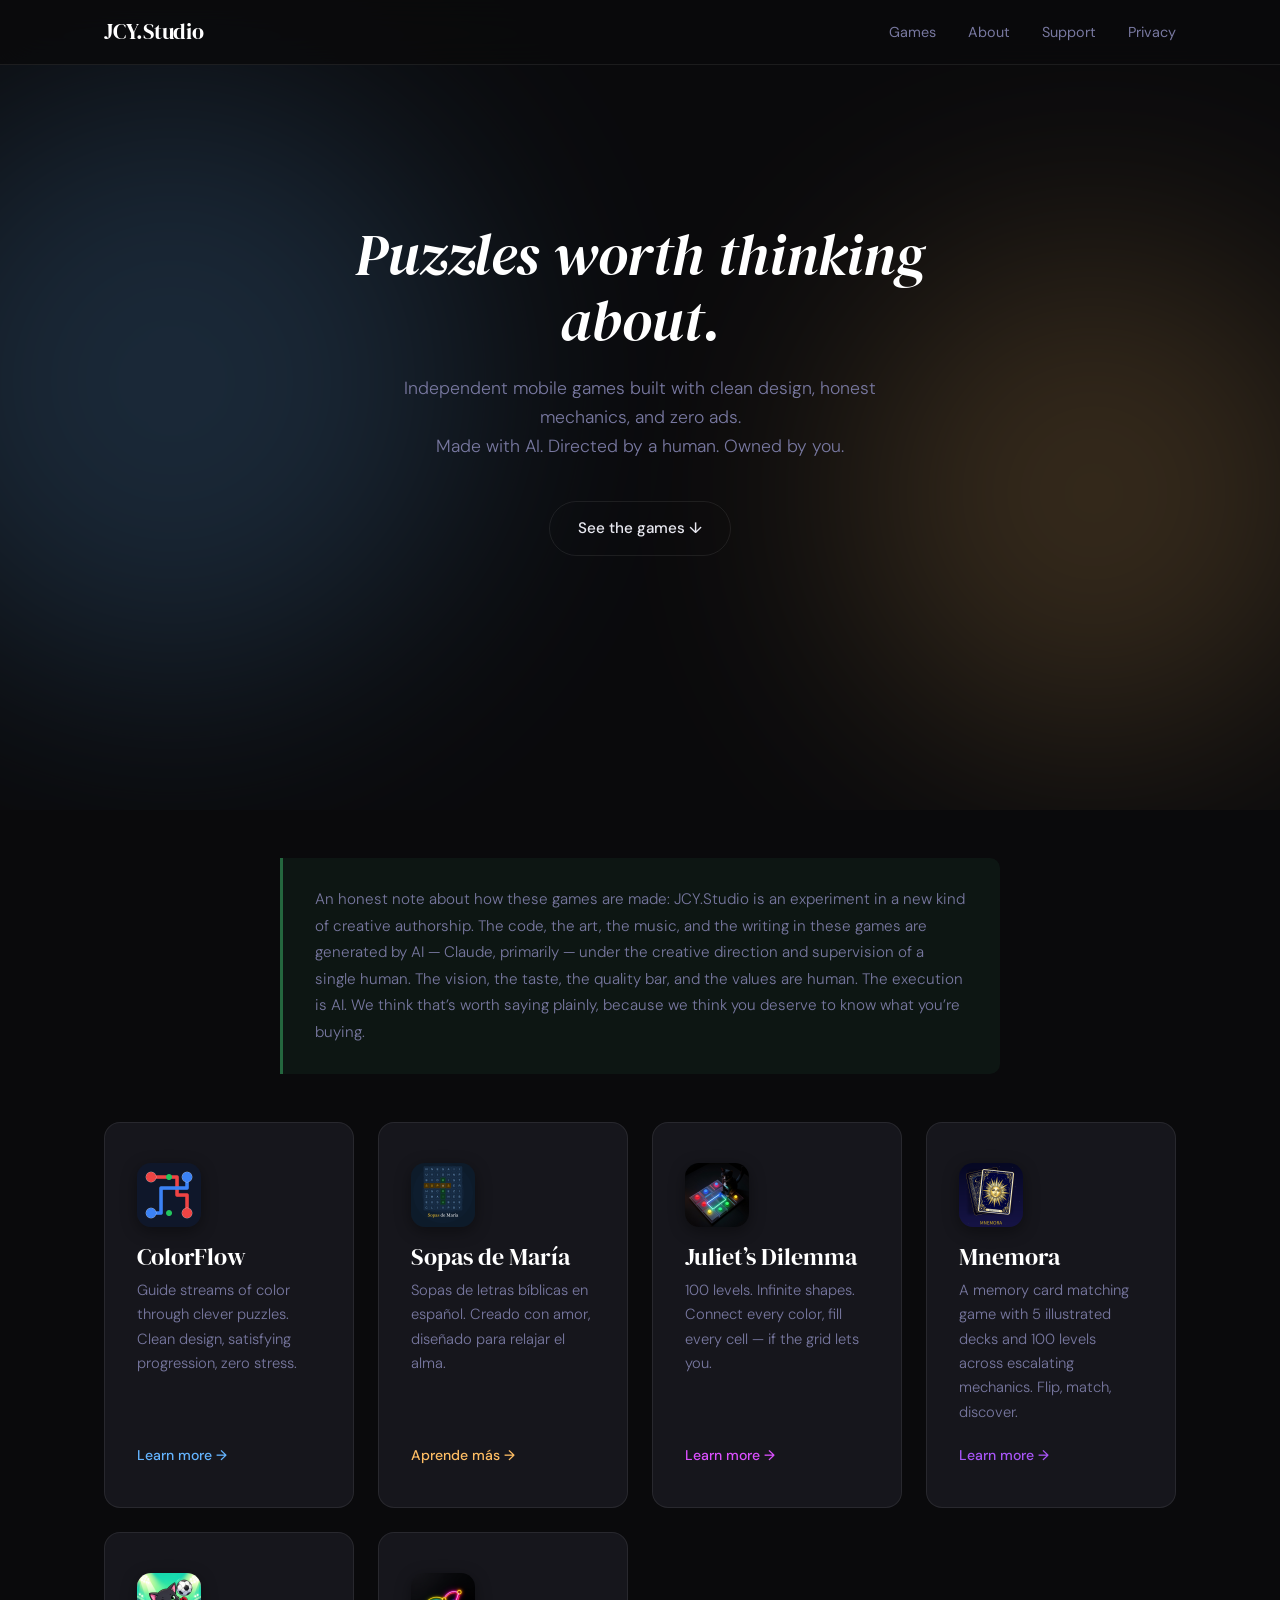
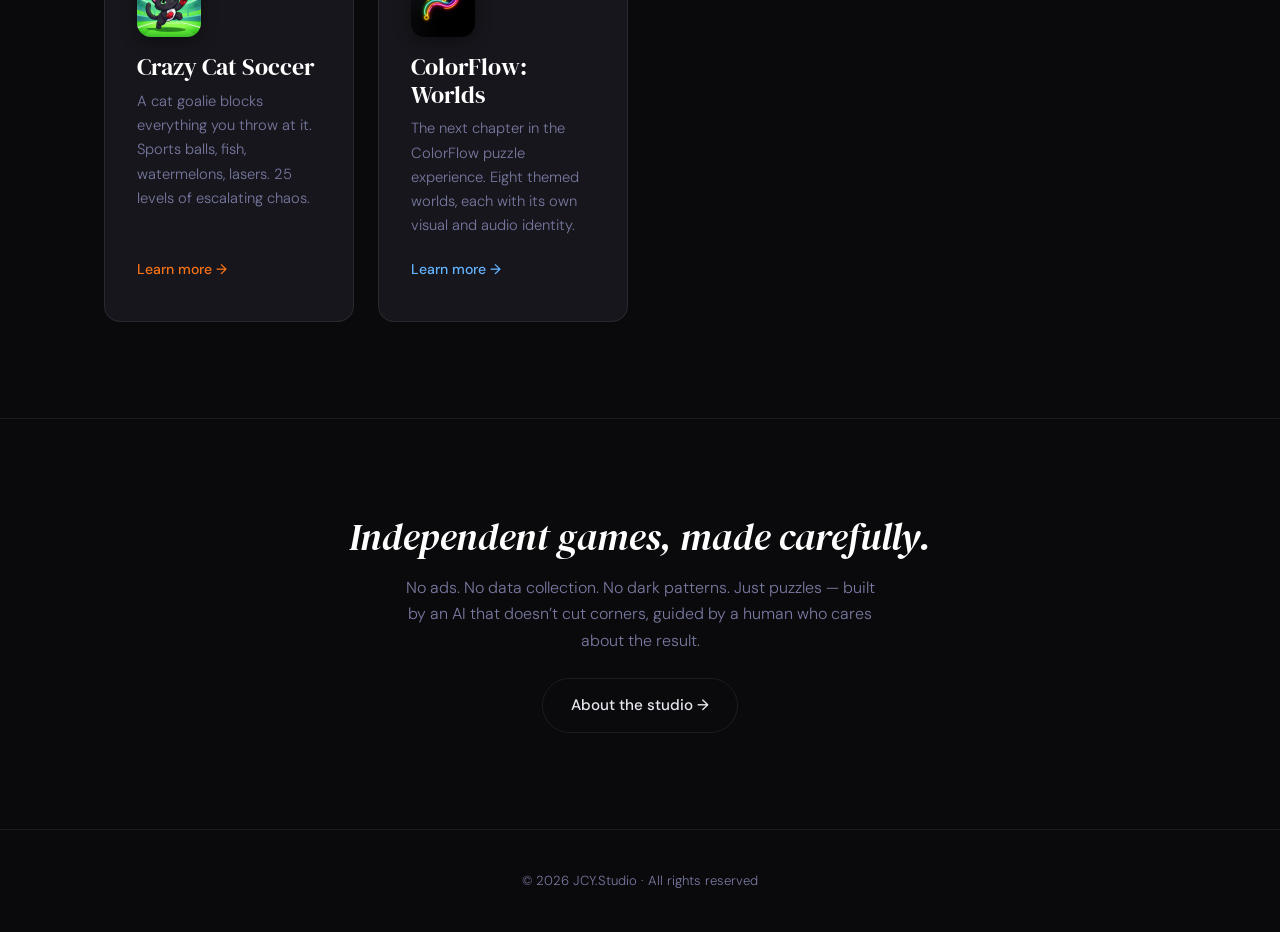
==== commit f6faf91e: "CFW: replace coming-soon copy with live App Store link ColorFlow: Worlds v1.2 was approved by ASC on" ====
--- a/index.html
+++ b/index.html
@@ -83,8 +83,7 @@
           <span class="card-link">Learn more &rarr;</span>
         </a>
 
-        <a href="colorflow-worlds.html" class="game-card coming-soon fade-up fade-up-d4">
-          <span class="coming-soon-badge">Coming Soon</span>
+        <a href="colorflow-worlds.html" class="game-card fade-up fade-up-d4">
           <div class="game-card-icon"><img src="images/icon-colorflow-worlds.png" alt="ColorFlow: Worlds icon"></div>
           <h3>ColorFlow: Worlds</h3>
           <p>The next chapter in the ColorFlow puzzle experience. Eight themed worlds, each with its own visual and audio identity.</p>
